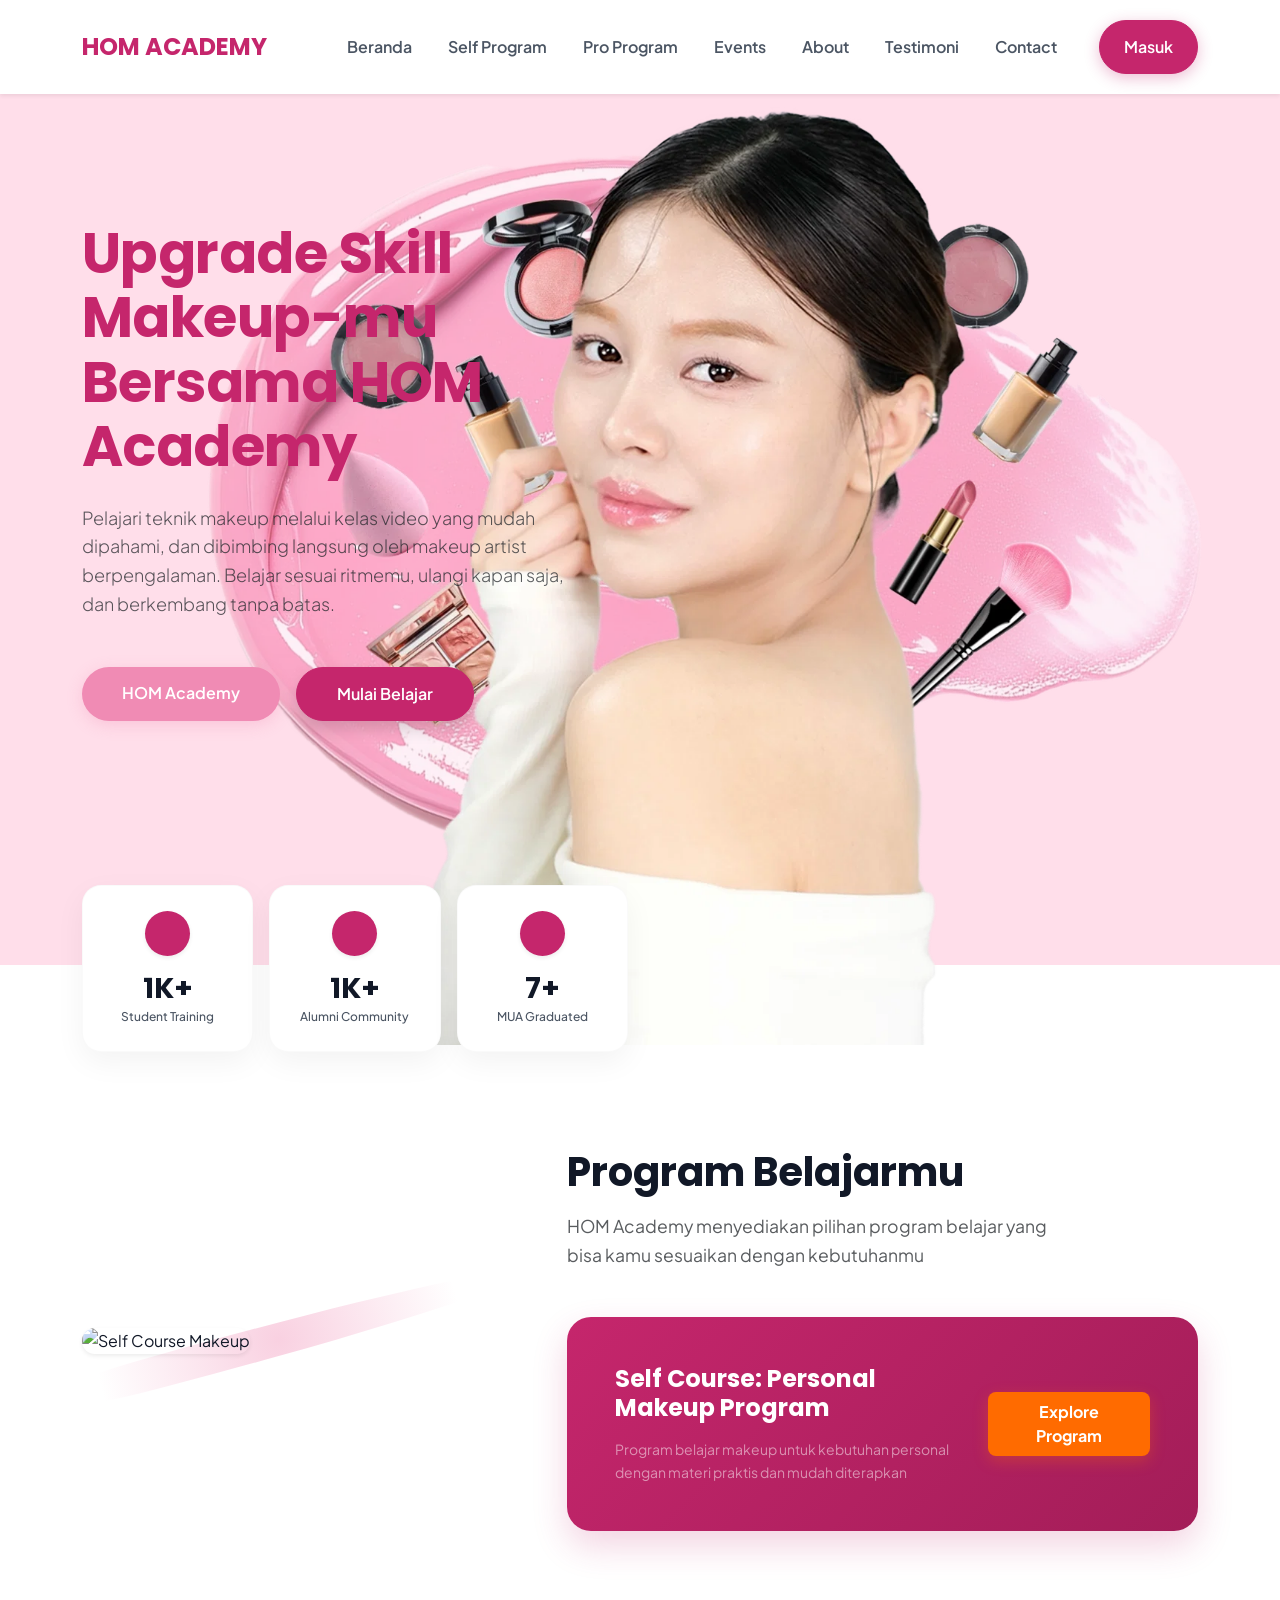
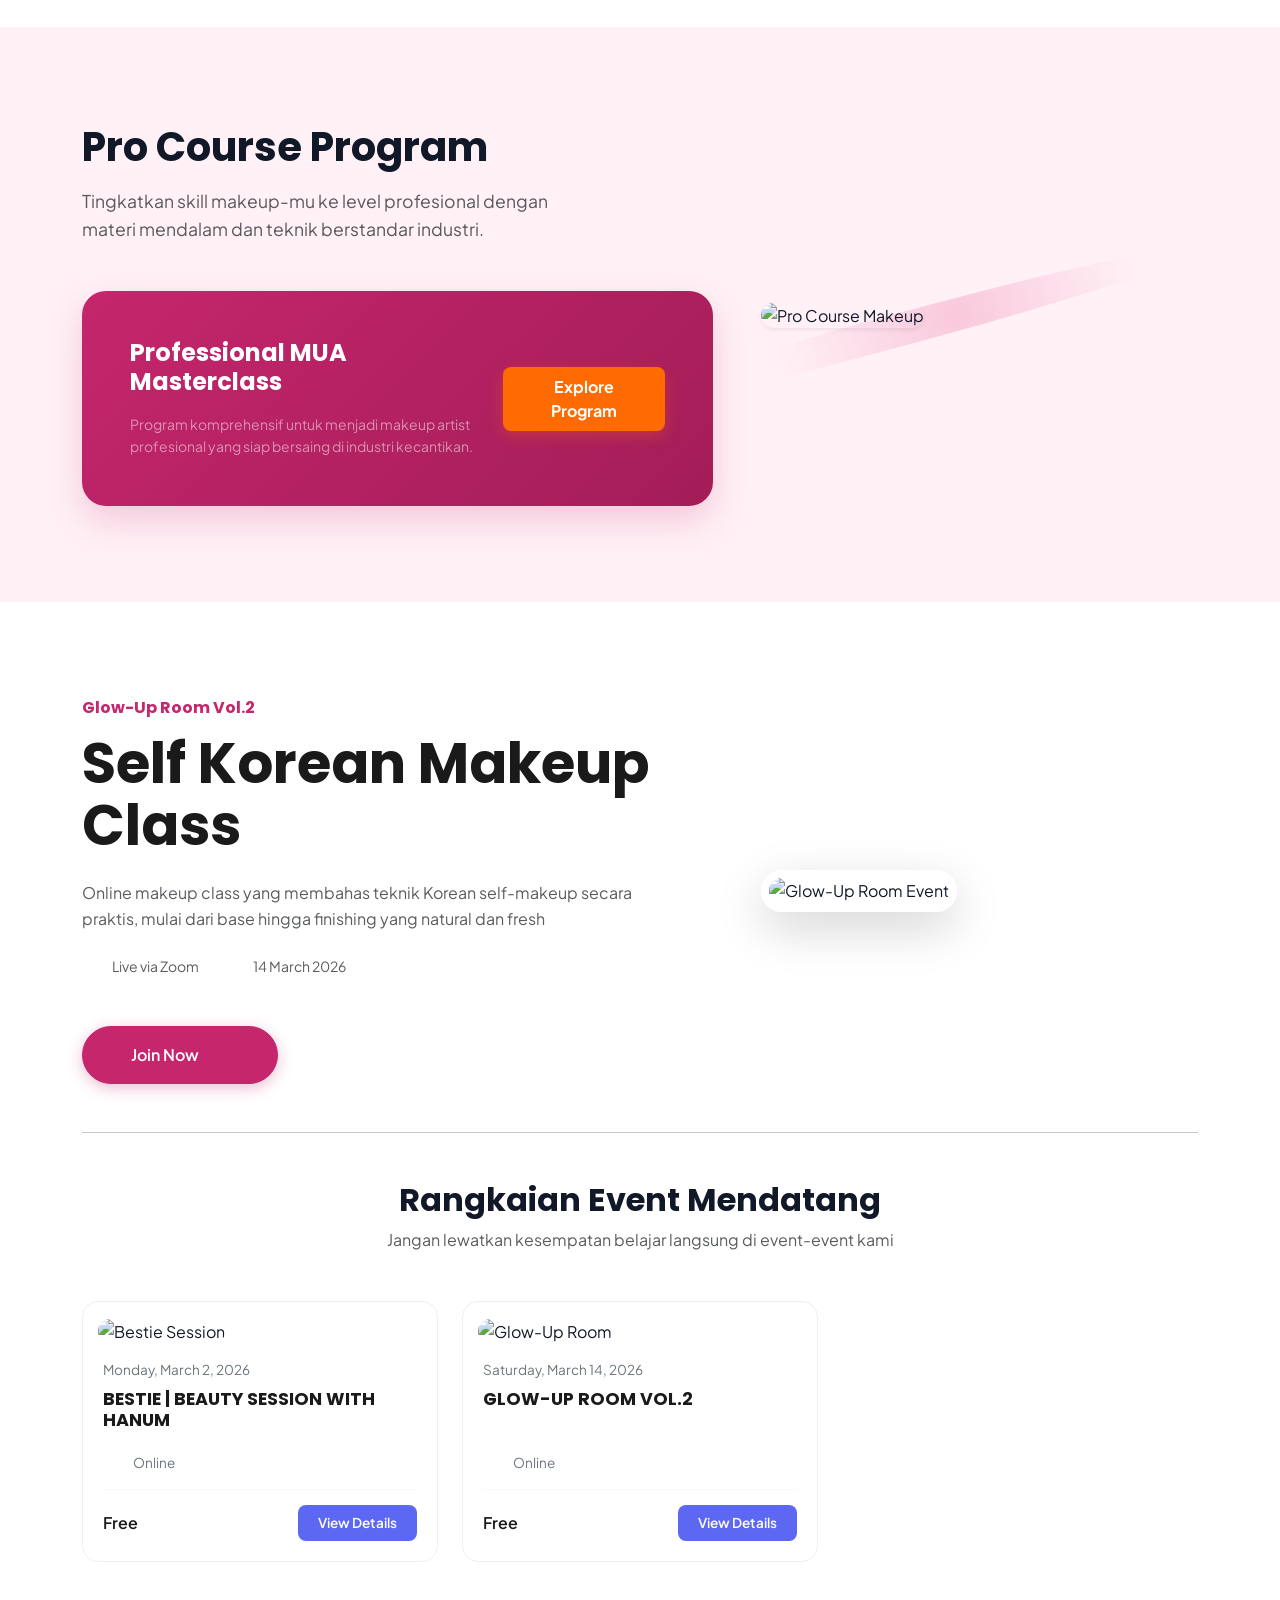
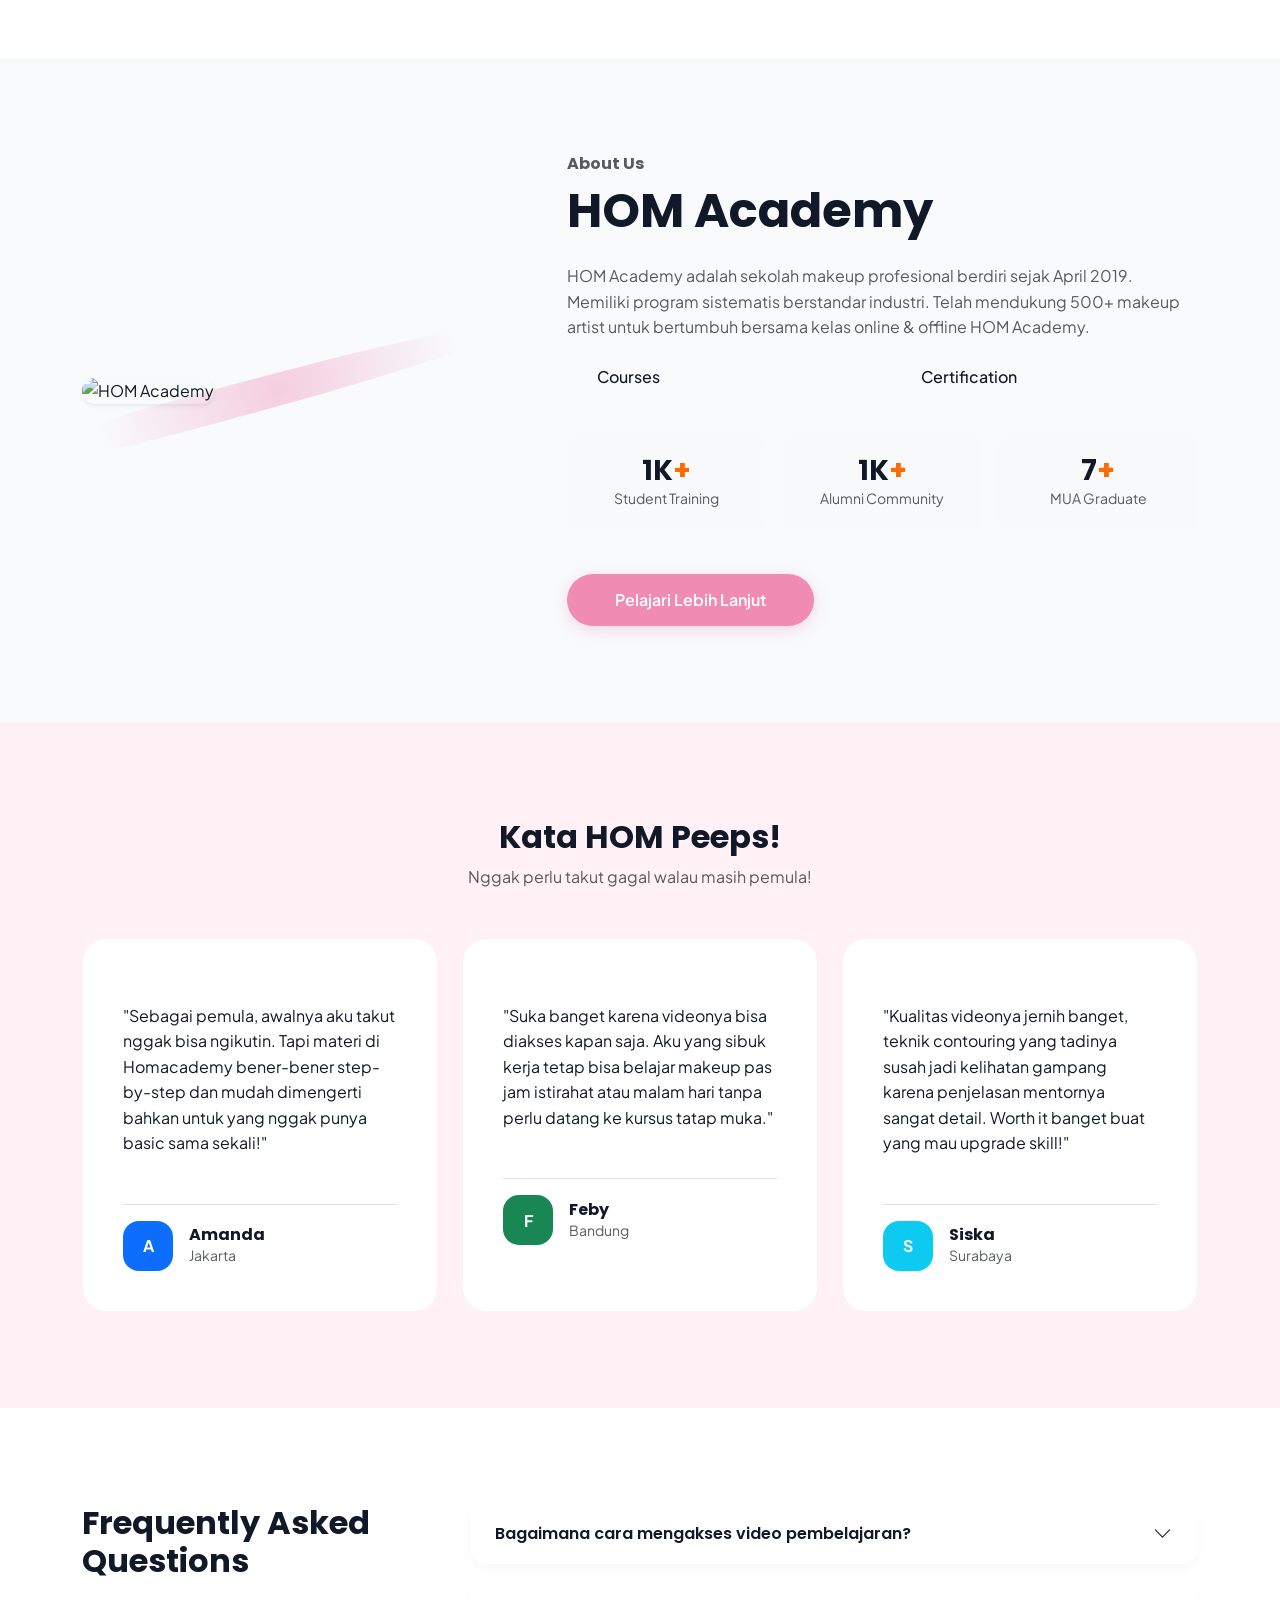
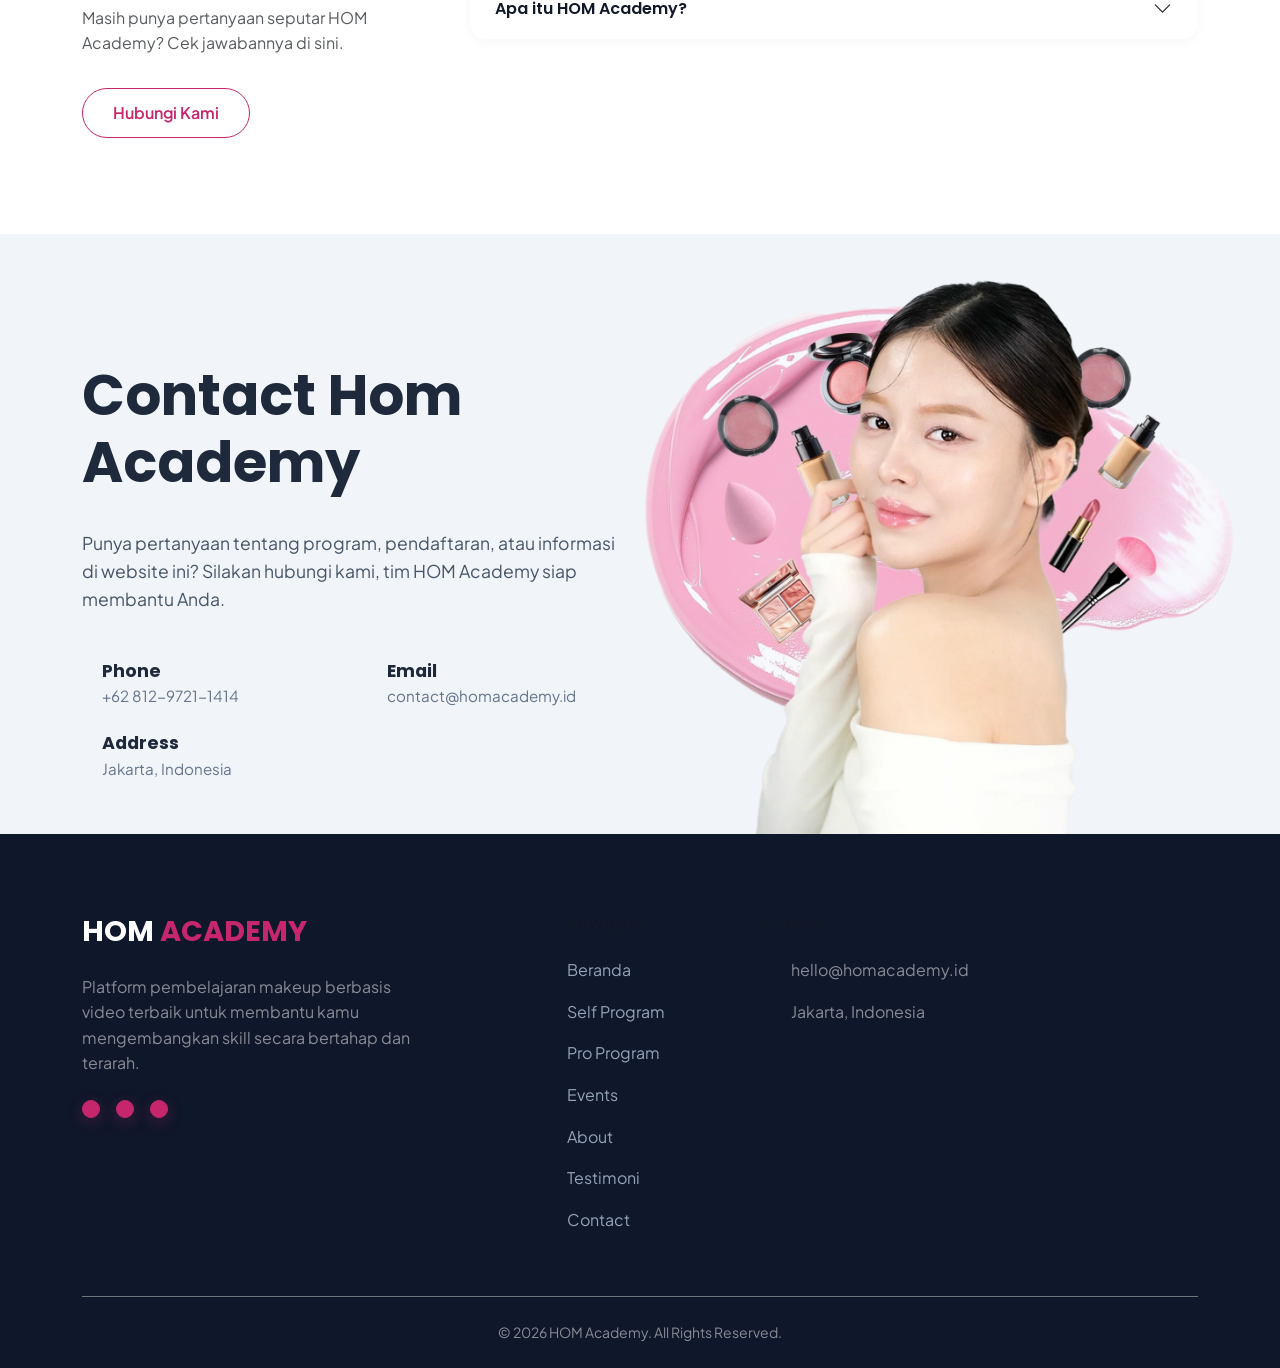
==== index.html @ ee0774b4 "Initial commit: Landing page project setup" ====
<!DOCTYPE html>
<html lang="id">
<head>
    <meta charset="UTF-8">
    <meta name="viewport" content="width=device-width, initial-scale=1.0">
    <title>HOM Academy - Professional Makeup Training</title>
    <!-- Google Fonts -->
    <link rel="preconnect" href="https://fonts.googleapis.com">
    <link rel="preconnect" href="https://fonts.gstatic.com" crossorigin>
    <link href="https://fonts.googleapis.com/css2?family=Plus+Jakarta+Sans:wght@400;500;600;700&family=Poppins:wght@400;500;600;700&display=swap" rel="stylesheet">
    <!-- Bootstrap 5 CSS -->
    <link href="https://cdn.jsdelivr.net/npm/bootstrap@5.3.0/dist/css/bootstrap.min.css" rel="stylesheet">
    <!-- Custom CSS -->
    <link rel="stylesheet" href="css/style.css">
    <!-- Lucide Icons -->
    <script src="https://unpkg.com/lucide@latest"></script>
    <style>
        /* Add necessary styles from other pages that might not be in style.css */
        .event-grid-card {
            background: #fff;
            border: 1px solid #f0f0f0;
            border-radius: 1rem;
            overflow: hidden;
            transition: all 0.3s ease;
            height: 100%;
        }
        .event-grid-card:hover {
            box-shadow: 0 10px 25px rgba(0,0,0,0.05);
        }
        .event-grid-img-wrapper { padding: 15px; }
        .event-grid-img { width: 100%; border-radius: 0.8rem; aspect-ratio: 16/9; object-fit: cover; }
        .event-grid-body { padding: 0 20px 20px; }
        .event-grid-date { font-size: 0.85rem; color: #6c757d; margin-bottom: 8px; }
        .event-grid-title { font-size: 1.1rem; font-weight: 700; color: #1a1a1a; margin-bottom: 15px; min-height: 3rem; }
        .event-grid-info { font-size: 0.85rem; color: #6c757d; margin-bottom: 15px; }
        .event-grid-footer { border-top: 1px solid #f8f9fa; padding-top: 15px; display: flex; justify-content: space-between; align-items: center; }
        .event-grid-price { font-weight: 600; color: #1a1a1a; }
        .btn-view-details { background-color: #5c67f2; color: #fff; font-size: 0.85rem; font-weight: 600; padding: 8px 20px; border-radius: 0.5rem; border: none; }
        
        /* Pro Course Section Customization */
        .bg-light-pink { background-color: #fff1f6 !important; }
        
        /* About Us styles */
        .stat-item-about {
            background-color: #fff1f6;
            padding: 25px;
            border-radius: 1.5rem;
            height: 100%;
            border: 1px solid rgba(197, 38, 108, 0.05);
        }
        .text-warning { color: #ff6b00 !important; }

        /* Contact Section styles */
        .contact-section {
            background-color: #f1f5f9;
            padding: 100px 0 0;
            position: relative;
            overflow: hidden;
            min-height: 600px;
            display: flex;
            align-items: center;
        }
        .contact-section h2 {
            font-size: 3.5rem;
            font-weight: 800;
            color: #1e293b;
            line-height: 1.2;
            margin-bottom: 2rem;
        }
        .contact-section p {
            font-size: 1.1rem;
            color: #475569;
            max-width: 550px;
            margin-bottom: 3rem;
            line-height: 1.6;
        }
        .contact-info-item {
            display: flex;
            align-items: center;
            gap: 20px;
            margin-bottom: 25px;
        }
        .contact-info-icon { color: var(--primary-color); }
        .contact-info-text h6 { font-size: 1.1rem; font-weight: 700; margin-bottom: 2px; color: #1e293b; }
        .contact-info-text p { font-size: 0.95rem; color: #64748b; margin-bottom: 0; }
        .contact-section-image-wrapper {
            position: absolute;
            bottom: 0;
            right: 0;
            width: 55%;
            height: 100%;
            display: flex;
            align-items: flex-end;
            justify-content: flex-end;
            z-index: 1;
            pointer-events: none;
        }
        .contact-section-image-wrapper img {
            height: 100%;
            width: auto;
            object-fit: contain;
            object-position: bottom right;
        }
        .contact-section .container { position: relative; z-index: 2; }

        @media (max-width: 991px) {
            .contact-section { padding: 60px 0; min-height: auto; text-align: center; }
            .contact-section h2 { font-size: 2.5rem; }
            .contact-section p { margin-left: auto; margin-right: auto; }
            .contact-info-item { justify-content: center; text-align: left; }
            .contact-section-image-wrapper { position: relative; width: 100%; height: 350px; margin-top: 50px; }
            .contact-section-image-wrapper img { height: 100%; width: 100%; object-position: bottom center; }
        }
    </style>
</head>
<body>

    <!-- Navbar -->
    <nav class="navbar navbar-expand-lg navbar-light bg-white sticky-top shadow-sm">
        <div class="container">
            <a class="navbar-brand fw-bold" href="#hero">HOM <span class="text-primary">ACADEMY</span></a>
            <button class="navbar-toggler border-0" type="button" data-bs-toggle="collapse" data-bs-target="#navbarNav">
                <span class="navbar-toggler-icon"></span>
            </button>
            <div class="collapse navbar-collapse" id="navbarNav">
                <ul class="navbar-nav ms-auto align-items-center">
                    <li class="nav-item"><a class="nav-link" href="#hero">Beranda</a></li>
                    <li class="nav-item"><a class="nav-link" href="#self-course">Self Program</a></li>
                    <li class="nav-item"><a class="nav-link" href="#pro-course">Pro Program</a></li>
                    <li class="nav-item"><a class="nav-link" href="#event">Events</a></li>
                    <li class="nav-item"><a class="nav-link" href="#about">About</a></li>
                    <li class="nav-item"><a class="nav-link" href="#testimonials">Testimoni</a></li>
                    <li class="nav-item"><a class="nav-link" href="#contact">Contact</a></li>
                    <li class="nav-item ms-lg-4">
                        <a href="#" class="btn btn-primary rounded-pill px-4">Masuk</a>
                    </li>
                </ul>
            </div>
        </div>
    </nav>

    <!-- 1. Hero Section (from homepage) -->
    <section id="hero" class="hero-section">
        <div class="container">
            <div class="row align-items-center">
                <div class="col-lg-6 py-5 mb-lg-5">
                    <h1 class="fw-bold mb-4">Upgrade Skill Makeup-mu Bersama HOM Academy</h1>
                    <p class="lead text-muted mb-5">Pelajari teknik makeup melalui kelas video yang mudah dipahami, dan dibimbing langsung oleh makeup artist berpengalaman. Belajar sesuai ritmemu, ulangi kapan saja, dan berkembang tanpa batas.</p>
                    <div class="d-flex flex-wrap gap-3 mb-5">
                        <a href="#" class="btn btn-secondary-custom rounded-pill">HOM Academy</a>
                        <a href="#programs" class="btn btn-primary rounded-pill shadow">Mulai Belajar</a>
                    </div>
                </div>
            </div>
        </div>
        <div class="hero-image-wrapper">
            <img src="images/hero-1.png" alt="Makeup Model" class="img-fluid">
        </div>
    </section>

    <!-- Stats Section (Hanging Cards) -->
    <section class="stats-container">
        <div class="container">
            <div class="row">
                <div class="col-lg-6">
                    <div class="row g-3">
                        <div class="col-4">
                            <div class="stat-card">
                                <div class="icon-circle shadow-sm">
                                    <i data-lucide="users"></i>
                                </div>
                                <h2 class="fw-bold">1K+</h2>
                                <p>Student Training</p>
                            </div>
                        </div>
                        <div class="col-4">
                            <div class="stat-card">
                                <div class="icon-circle shadow-sm">
                                    <i data-lucide="users-2"></i>
                                </div>
                                <h2 class="fw-bold">1K+</h2>
                                <p>Alumni Community</p>
                            </div>
                        </div>
                        <div class="col-4">
                            <div class="stat-card">
                                <div class="icon-circle shadow-sm">
                                    <i data-lucide="graduation-cap"></i>
                                </div>
                                <h2 class="fw-bold">7+</h2>
                                <p>MUA Graduated</p>
                            </div>
                        </div>
                    </div>
                </div>
            </div>
        </div>
    </section>

    <!-- 2. Self Course Program (from homepage) -->
    <section id="self-course" class="py-5 bg-white">
        <div class="container py-lg-5">
            <div class="row align-items-center g-5">
                <div class="col-lg-5">
                    <div class="program-image-wrapper position-relative">
                        <div class="makeup-swatch"></div>
                        <img src="https://images.unsplash.com/photo-1512496015851-a90fb38ba796?ixlib=rb-4.0.3&auto=format&fit=crop&w=800&q=80" alt="Self Course Makeup" class="img-fluid rounded-4 position-relative z-2 shadow-sm">
                    </div>
                </div>
                <div class="col-lg-7">
                    <h2 class="fw-bold mb-3 display-6">Program Belajarmu</h2>
                    <p class="text-muted mb-5 lead-small">HOM Academy menyediakan pilihan program belajar yang bisa kamu sesuaikan dengan kebutuhanmu</p>
                    <div class="program-card-horizontal p-4 p-md-5">
                        <div class="row align-items-center">
                            <div class="col-md-8">
                                <h4 class="text-white fw-bold mb-3">Self Course: Personal Makeup Program</h4>
                                <p class="text-white-50 mb-0 small">Program belajar makeup untuk kebutuhan personal dengan materi praktis dan mudah diterapkan</p>
                            </div>
                            <div class="col-md-4 text-md-end mt-4 mt-md-0">
                                <a href="self-program.html" class="btn btn-explore rounded-3 px-4 py-2">Explore Program</a>
                            </div>
                        </div>
                    </div>
                </div>
            </div>
        </div>
    </section>

    <!-- 3. Pro Course Program (Modified: Pink BG, Text Left, Image Right) -->
    <section id="pro-course" class="py-5 bg-light-pink">
        <div class="container py-lg-5">
            <div class="row align-items-center g-5">
                <div class="col-lg-7">
                    <h2 class="fw-bold mb-3 display-6">Pro Course Program</h2>
                    <p class="text-muted mb-5 lead-small">Tingkatkan skill makeup-mu ke level profesional dengan materi mendalam dan teknik berstandar industri.</p>
                    <div class="program-card-horizontal p-4 p-md-5">
                        <div class="row align-items-center">
                            <div class="col-md-8">
                                <h4 class="text-white fw-bold mb-3">Professional MUA Masterclass</h4>
                                <p class="text-white-50 mb-0 small">Program komprehensif untuk menjadi makeup artist profesional yang siap bersaing di industri kecantikan.</p>
                            </div>
                            <div class="col-md-4 text-md-end mt-4 mt-md-0">
                                <a href="#" class="btn btn-explore rounded-3 px-4 py-2">Explore Program</a>
                            </div>
                        </div>
                    </div>
                </div>
                <div class="col-lg-5">
                    <div class="program-image-wrapper position-relative">
                        <div class="makeup-swatch"></div>
                        <img src="https://images.unsplash.com/photo-1522335789203-aabd1fc54bc9?ixlib=rb-4.0.3&auto=format&fit=crop&w=800&q=80" alt="Pro Course Makeup" class="img-fluid rounded-4 position-relative z-2 shadow-sm">
                    </div>
                </div>
            </div>
        </div>
    </section>

    <!-- 4. Events Section (from homepage + All Events grid from events page) -->
    <section id="event" class="py-5 bg-white">
        <div class="container py-lg-5">
            <!-- Part A: Featured Event (from index) -->
            <div class="row align-items-center g-5 mb-5">
                <div class="col-lg-7 order-2 order-lg-1">
                    <h6 class="text-primary fw-bold mb-3">Glow-Up Room Vol.2</h6>
                    <h2 class="display-4 fw-bold mb-4">Self Korean Makeup Class</h2>
                    <p class="text-muted mb-4 pe-lg-5">Online makeup class yang membahas teknik Korean self-makeup secara praktis, mulai dari base hingga finishing yang natural dan fresh</p>
                    
                    <div class="d-flex flex-wrap gap-4 mb-5 text-muted small">
                        <div class="d-flex align-items-center gap-2">
                            <i data-lucide="map-pin" class="text-primary" size="18"></i>
                            <span>Live via Zoom</span>
                        </div>
                        <div class="d-flex align-items-center gap-2">
                            <i data-lucide="calendar" class="text-primary" size="18"></i>
                            <span>14 March 2026</span>
                        </div>
                    </div>
                    <a href="#" class="btn btn-primary rounded-pill px-5 py-3 d-inline-flex align-items-center gap-2">
                        Join Now <i data-lucide="arrow-right" size="20"></i>
                    </a>
                </div>
                <div class="col-lg-5 order-1 order-lg-2">
                    <div class="event-poster-wrapper">
                        <img src="https://images.unsplash.com/photo-1487412720507-e7ab37603c6f?ixlib=rb-4.0.3&auto=format&fit=crop&w=1200&q=80" alt="Glow-Up Room Event" class="img-fluid rounded-5 shadow-lg poster-img">
                    </div>
                </div>
            </div>

            <hr class="my-5 opacity-10">

            <!-- Part B: Event Grid (from events page) -->
            <div class="text-center mb-5">
                <h2 class="fw-bold">Rangkaian Event Mendatang</h2>
                <p class="text-muted">Jangan lewatkan kesempatan belajar langsung di event-event kami</p>
            </div>
            <div class="row g-4">
                <div class="col-md-6 col-lg-4">
                    <div class="event-grid-card">
                        <div class="event-grid-img-wrapper">
                            <img src="https://images.unsplash.com/photo-1522335789203-aabd1fc54bc9?ixlib=rb-4.0.3&auto=format&fit=crop&w=800&q=80" alt="Bestie Session" class="event-grid-img">
                        </div>
                        <div class="event-grid-body">
                            <p class="event-grid-date">Monday, March 2, 2026</p>
                            <h5 class="event-grid-title">BESTIE | BEAUTY SESSION WITH HANUM</h5>
                            <div class="event-grid-info d-flex align-items-center gap-2">
                                <i data-lucide="monitor" size="16"></i>
                                <span>Online</span>
                            </div>
                            <div class="event-grid-footer">
                                <span class="event-grid-price">Free</span>
                                <a href="#" class="btn btn-view-details">View Details</a>
                            </div>
                        </div>
                    </div>
                </div>
                <div class="col-md-6 col-lg-4">
                    <div class="event-grid-card">
                        <div class="event-grid-img-wrapper">
                            <img src="https://images.unsplash.com/photo-1487412720507-e7ab37603c6f?ixlib=rb-4.0.3&auto=format&fit=crop&w=800&q=80" alt="Glow-Up Room" class="event-grid-img">
                        </div>
                        <div class="event-grid-body">
                            <p class="event-grid-date">Saturday, March 14, 2026</p>
                            <h5 class="event-grid-title">GLOW-UP ROOM VOL.2</h5>
                            <div class="event-grid-info d-flex align-items-center gap-2">
                                <i data-lucide="monitor" size="16"></i>
                                <span>Online</span>
                            </div>
                            <div class="event-grid-footer">
                                <span class="event-grid-price">Free</span>
                                <a href="#" class="btn btn-view-details">View Details</a>
                            </div>
                        </div>
                    </div>
                </div>
            </div>
        </div>
    </section>

    <!-- 5. About Us Section (from about page) -->
    <section id="about" class="py-5 bg-light-soft overflow-hidden">
        <div class="container py-lg-5">
            <div class="row align-items-center g-5">
                <div class="col-lg-5">
                    <div class="program-image-wrapper position-relative">
                        <div class="makeup-swatch"></div>
                        <img src="https://images.unsplash.com/photo-1512496015851-a90fb38ba796?ixlib=rb-4.0.3&auto=format&fit=crop&w=800&q=80" alt="HOM Academy" class="img-fluid rounded-4 position-relative z-2 shadow-sm">
                    </div>
                </div>
                <div class="col-lg-7">
                    <h6 class="text-muted fw-bold mb-2">About Us</h6>
                    <h2 class="display-5 fw-bold mb-4">HOM Academy</h2>
                    <p class="text-muted mb-4">HOM Academy adalah sekolah makeup profesional berdiri sejak April 2019. Memiliki program sistematis berstandar industri. Telah mendukung 500+ makeup artist untuk bertumbuh bersama kelas online & offline HOM Academy.</p>
                    <div class="row g-3 mb-5">
                        <div class="col-6">
                            <div class="d-flex align-items-center gap-2">
                                <i data-lucide="check-circle" class="text-warning" size="20"></i>
                                <span class="fw-medium">Courses</span>
                            </div>
                        </div>
                        <div class="col-6">
                            <div class="d-flex align-items-center gap-2">
                                <i data-lucide="check-circle" class="text-warning" size="20"></i>
                                <span class="fw-medium">Certification</span>
                            </div>
                        </div>
                    </div>
                    <div class="row g-3 mb-5">
                        <div class="col-4">
                            <div class="bg-light p-3 rounded-3 text-center">
                                <h3 class="fw-bold mb-0">1K<span class="text-warning">+</span></h3>
                                <p class="small text-muted mb-0">Student Training</p>
                            </div>
                        </div>
                        <div class="col-4">
                            <div class="bg-light p-3 rounded-3 text-center">
                                <h3 class="fw-bold mb-0">1K<span class="text-warning">+</span></h3>
                                <p class="small text-muted mb-0">Alumni Community</p>
                            </div>
                        </div>
                        <div class="col-4">
                            <div class="bg-light p-3 rounded-3 text-center">
                                <h3 class="fw-bold mb-0">7<span class="text-warning">+</span></h3>
                                <p class="small text-muted mb-0">MUA Graduate</p>
                            </div>
                        </div>
                    </div>
                    <div class="d-flex flex-wrap gap-3">
                        <a href="about.html" class="btn btn-secondary-custom rounded-pill px-5">Pelajari Lebih Lanjut</a>
                    </div>
                </div>
            </div>
        </div>
    </section>

    <!-- 6. Testimonial Section (from homepage) -->
    <section id="testimonials" class="py-5 bg-primary-subtle">
        <div class="container py-lg-5">
            <div class="text-center mb-5">
                <h2 class="fw-bold">Kata HOM Peeps!</h2>
                <p class="text-muted">Nggak perlu takut gagal walau masih pemula!</p>
            </div>
            <div class="row g-4">
                <div class="col-md-4">
                    <div class="testimonial-card h-100">
                        <div class="mb-4 text-warning">
                            <i data-lucide="star" fill="currentColor"></i><i data-lucide="star" fill="currentColor"></i><i data-lucide="star" fill="currentColor"></i><i data-lucide="star" fill="currentColor"></i><i data-lucide="star" fill="currentColor"></i>
                        </div>
                        <p class="mb-5 italic">"Sebagai pemula, awalnya aku takut nggak bisa ngikutin. Tapi materi di Homacademy bener-bener step-by-step dan mudah dimengerti bahkan untuk yang nggak punya basic sama sekali!"</p>
                        <div class="d-flex align-items-center gap-3 pt-3 border-top">
                            <div class="avatar bg-primary text-white d-flex align-items-center justify-content-center">A</div>
                            <div>
                                <h6 class="mb-0 fw-bold">Amanda</h6>
                                <p class="small text-muted mb-0">Jakarta</p>
                            </div>
                        </div>
                    </div>
                </div>
                <div class="col-md-4">
                    <div class="testimonial-card h-100">
                        <div class="mb-4 text-warning">
                            <i data-lucide="star" fill="currentColor"></i><i data-lucide="star" fill="currentColor"></i><i data-lucide="star" fill="currentColor"></i><i data-lucide="star" fill="currentColor"></i><i data-lucide="star" fill="currentColor"></i>
                        </div>
                        <p class="mb-5">"Suka banget karena videonya bisa diakses kapan saja. Aku yang sibuk kerja tetap bisa belajar makeup pas jam istirahat atau malam hari tanpa perlu datang ke kursus tatap muka."</p>
                        <div class="d-flex align-items-center gap-3 pt-3 border-top">
                            <div class="avatar bg-success text-white d-flex align-items-center justify-content-center">F</div>
                            <div>
                                <h6 class="mb-0 fw-bold">Feby</h6>
                                <p class="small text-muted mb-0">Bandung</p>
                            </div>
                        </div>
                    </div>
                </div>
                <div class="col-md-4">
                    <div class="testimonial-card h-100">
                        <div class="mb-4 text-warning">
                            <i data-lucide="star" fill="currentColor"></i><i data-lucide="star" fill="currentColor"></i><i data-lucide="star" fill="currentColor"></i><i data-lucide="star" fill="currentColor"></i><i data-lucide="star" fill="currentColor"></i>
                        </div>
                        <p class="mb-5">"Kualitas videonya jernih banget, teknik contouring yang tadinya susah jadi kelihatan gampang karena penjelasan mentornya sangat detail. Worth it banget buat yang mau upgrade skill!"</p>
                        <div class="d-flex align-items-center gap-3 pt-3 border-top">
                            <div class="avatar bg-info text-white d-flex align-items-center justify-content-center">S</div>
                            <div>
                                <h6 class="mb-0 fw-bold">Siska</h6>
                                <p class="small text-muted mb-0">Surabaya</p>
                            </div>
                        </div>
                    </div>
                </div>
            </div>
        </div>
    </section>

    <!-- 7. FAQ Section (from homepage) -->
    <section id="faq" class="py-5 bg-white">
        <div class="container py-lg-5">
            <div class="row g-5">
                <div class="col-lg-4">
                    <h2 class="fw-bold mb-4">Frequently Asked Questions</h2>
                    <p class="text-muted">Masih punya pertanyaan seputar HOM Academy? Cek jawabannya di sini.</p>
                    <a href="#" class="btn btn-outline-primary rounded-pill mt-3">Hubungi Kami</a>
                </div>
                <div class="col-lg-8">
                    <div class="accordion" id="faqAccordion">
                        <div class="accordion-item">
                            <h2 class="accordion-header">
                                <button class="accordion-button collapsed" type="button" data-bs-toggle="collapse" data-bs-target="#faq1">
                                    Bagaimana cara mengakses video pembelajaran?
                                </button>
                            </h2>
                            <div id="faq1" class="accordion-collapse collapse" data-bs-parent="#faqAccordion">
                                <div class="accordion-body text-muted">
                                    Hom Peeps harus login dulu untuk bisa mengakses video melalui dashboard member di website kami. Setelah login, semua video yang kamu beli akan tersedia selamanya.
                                </div>
                            </div>
                        </div>
                        <div class="accordion-item">
                            <h2 class="accordion-header">
                                <button class="accordion-button collapsed" type="button" data-bs-toggle="collapse" data-bs-target="#faq2">
                                    Apa itu HOM Academy?
                                </button>
                            </h2>
                            <div id="faq2" class="accordion-collapse collapse" data-bs-parent="#faqAccordion">
                                <div class="accordion-body text-muted">
                                    HOM Academy adalah platform pembelajaran makeup berbasis video yang dirancang untuk membantu kamu mengembangkan skill secara bertahap dan terarah, dibimbing oleh MUA profesional.
                                </div>
                            </div>
                        </div>
                    </div>
                </div>
            </div>
        </div>
    </section>

    <!-- 8. Contact Us Section (from contact page) -->
    <section id="contact" class="contact-section">
        <div class="container">
            <div class="row">
                <div class="col-lg-6">
                    <h2 class="fw-bold">Contact Hom Academy</h2>
                    <p>Punya pertanyaan tentang program, pendaftaran, atau informasi di website ini? Silakan hubungi kami, tim HOM Academy siap membantu Anda.</p>
                    
                    <div class="row mt-5">
                        <div class="col-md-6">
                            <div class="contact-info-item">
                                <div class="contact-info-icon">
                                    <i data-lucide="phone" size="28"></i>
                                </div>
                                <div class="contact-info-text">
                                    <h6>Phone</h6>
                                    <p>+62 812-9721-1414</p>
                                </div>
                            </div>
                            <div class="contact-info-item">
                                <div class="contact-info-icon">
                                    <i data-lucide="map-pin" size="28"></i>
                                </div>
                                <div class="contact-info-text">
                                    <h6>Address</h6>
                                    <p>Jakarta, Indonesia</p>
                                </div>
                            </div>
                        </div>
                        <div class="col-md-6">
                            <div class="contact-info-item">
                                <div class="contact-info-icon">
                                    <i data-lucide="mail" size="28"></i>
                                </div>
                                <div class="contact-info-text">
                                    <h6>Email</h6>
                                    <p>contact@homacademy.id</p>
                                </div>
                            </div>
                        </div>
                    </div>
                </div>
            </div>
        </div>
        <div class="contact-section-image-wrapper">
            <img src="images/hero-1.png" alt="Makeup Model" class="img-fluid">
        </div>
    </section>

    <!-- Footer -->
    <footer class="text-white">
        <div class="container">
            <div class="row g-5 pb-5">
                <div class="col-lg-4">
                    <h2 class="footer-logo fw-bold">HOM <span class="text-primary">ACADEMY</span></h2>
                    <p class="text-white-50 mb-4">Platform pembelajaran makeup berbasis video terbaik untuk membantu kamu mengembangkan skill secara bertahap dan terarah.</p>
                    <div class="d-flex gap-3">
                        <a href="#" class="btn btn-primary btn-sm rounded-circle p-2"><i data-lucide="instagram" size="18"></i></a>
                        <a href="#" class="btn btn-primary btn-sm rounded-circle p-2"><i data-lucide="facebook" size="18"></i></a>
                        <a href="#" class="btn btn-primary btn-sm rounded-circle p-2"><i data-lucide="youtube" size="18"></i></a>
                    </div>
                </div>
                <div class="col-lg-2 offset-lg-1">
                    <h6 class="fw-bold mb-4">Navigasi</h6>
                    <ul class="list-unstyled">
                        <li class="mb-3"><a href="#hero" class="footer-link">Beranda</a></li>
                        <li class="mb-3"><a href="#self-course" class="footer-link">Self Program</a></li>
                        <li class="mb-3"><a href="#pro-course" class="footer-link">Pro Program</a></li>
                        <li class="mb-3"><a href="#event" class="footer-link">Events</a></li>
                        <li class="mb-3"><a href="#about" class="footer-link">About</a></li>
                        <li class="mb-3"><a href="#testimonials" class="footer-link">Testimoni</a></li>
                        <li class="mb-3"><a href="#contact" class="footer-link">Contact</a></li>
                    </ul>
                </div>
                <div class="col-lg-3">
                    <h6 class="fw-bold mb-4">Kontak</h6>
                    <ul class="list-unstyled text-white-50">
                        <li class="mb-3 d-flex align-items-center gap-2"><i data-lucide="mail" size="16"></i> hello@homacademy.id</li>
                        <li class="mb-3 d-flex align-items-center gap-2"><i data-lucide="map-pin" size="16"></i> Jakarta, Indonesia</li>
                    </ul>
                </div>
            </div>
            <div class="border-top border-secondary py-4 text-center text-white-50">
                <p class="small mb-0">&copy; 2026 HOM Academy. All Rights Reserved.</p>
            </div>
        </div>
    </footer>

    <!-- Bootstrap 5 JS & jQuery -->
    <script src="https://code.jquery.com/jquery-3.6.0.min.js"></script>
    <script src="https://cdn.jsdelivr.net/npm/bootstrap@5.3.0/dist/js/bootstrap.bundle.min.js"></script>
    <script>
        $(document).ready(function() {
            lucide.createIcons();
        });
    </script>
</body>
</html>
---- css/style.css ----
:root {
    --primary-color: #C5266C; 
    --primary-hover: #a31d58;
    --secondary-color: #F08BB4; /* New secondary color */
    --hero-bg: #FFDEEA; /* Specific hero background */
    --accent-color: #fbbf24;
    --dark-color: #111827;
    --muted-color: #4b5563;
    --light-color: #ffffff;
    --font-heading: 'Poppins', sans-serif;
    --font-body: 'Plus Jakarta Sans', sans-serif;
}

html {
    scroll-behavior: smooth;
    scroll-padding-top: 80px; /* Offset for sticky navbar */
}

body {
    font-family: var(--font-body);
    color: var(--dark-color);
    background-color: var(--light-color);
    line-height: 1.6;
}

h1, h2, h3, h4, h5, h6 {
    font-family: var(--font-heading);
    font-weight: 700;
    color: var(--dark-color);
}

/* Custom Utilities */
.text-primary {
    color: var(--primary-color) !important;
}

.bg-primary-subtle {
    background-color: #fff1f6 !important; /* Very soft pink instead of peach */
}

.bg-secondary-custom {
    background-color: var(--secondary-color) !important;
}

.text-white-on-primary {
    color: #ffffff !important;
}

.text-dark-on-secondary {
    color: var(--dark-color) !important;
}

.bg-accent-subtle {
    background-color: #fef3c7 !important;
}

/* Buttons */
.btn-primary {
    background-color: var(--primary-color);
    border-color: var(--primary-color);
    padding: 14px 40px;
    font-weight: 600;
    border-radius: 2rem !important;
    transition: all 0.3s ease;
    box-shadow: 0 4px 15px rgba(197, 38, 108, 0.3);
}

.btn-primary:hover {
    background-color: var(--primary-hover);
    border-color: var(--primary-hover);
    transform: translateY(-2px);
    box-shadow: 0 8px 20px rgba(197, 38, 108, 0.4);
    color: #fff;
}

.btn-secondary-custom {
    background-color: var(--secondary-color);
    color: #fff;
    padding: 14px 40px;
    font-weight: 600;
    border-radius: 2rem !important;
    border: none;
    transition: all 0.3s ease;
    box-shadow: 0 4px 15px rgba(240, 139, 180, 0.3);
}

.btn-secondary-custom:hover {
    background-color: #e07aa4;
    color: #fff;
    transform: translateY(-2px);
    box-shadow: 0 4px 12px rgba(240, 139, 180, 0.3);
}

.btn-primary:hover {
    background-color: var(--primary-hover);
    border-color: var(--primary-hover);
    transform: translateY(-2px);
    box-shadow: 0 4px 12px rgba(241, 90, 43, 0.3);
}

.btn-outline-primary {
    color: var(--primary-color);
    border-color: var(--primary-color);
    padding: 12px 30px;
    font-weight: 600;
}

.btn-outline-primary:hover {
    background-color: var(--primary-color);
    border-color: var(--primary-color);
    color: #fff;
    transform: translateY(-2px);
}

/* Navbar */
.navbar {
    padding: 20px 0;
    transition: all 0.3s ease;
}

.navbar-brand {
    font-family: var(--font-heading);
    font-size: 1.5rem;
    color: var(--primary-color) !important;
}

.nav-link {
    font-weight: 600;
    color: var(--muted-color) !important;
    margin: 0 10px;
}

.nav-link:hover {
    color: var(--primary-color) !important;
}

/* Hero Section */
.hero-section {
    padding: 80px 0 100px; /* Added 100px bottom padding for text spacing */
    background: var(--hero-bg);
    overflow: visible; 
    position: relative;
    min-height: 600px;
    display: flex;
    align-items: center;
}

.hero-section h1 {
    font-size: 3.5rem; /* Adjusted from 4.25rem to fit in 2 lines */
    line-height: 1.15;
    color: var(--primary-color);
    position: relative;
    z-index: 11;
    letter-spacing: -0.01em;
}

.hero-section .lead {
    font-size: 1.125rem;
    line-height: 1.6;
    max-width: 90%;
    position: relative;
    z-index: 11;
}

.hero-section .d-flex {
    position: relative;
    z-index: 11;
}

.hero-image-wrapper {
    position: absolute;
    bottom: -80px; /* Shift down to align with bottom of cards */
    right: 0;
    width: 60%;
    height: 110%; /* Slightly taller to accommodate the shift */
    display: flex;
    align-items: flex-end;
    justify-content: flex-end;
    z-index: 5; /* Lower than cards (10) but above background */
    pointer-events: none;
}

.hero-image-wrapper img {
    height: 100%;
    width: auto;
    max-width: none;
    object-fit: contain;
    object-position: bottom right;
    display: block !important;
    opacity: 1 !important;
}

/* Stats Section (Hanging Cards) */
.stats-container {
    margin-top: -80px; /* Pull the cards up slightly to hang over the hero */
    position: relative;
    z-index: 10;
}

.stat-card {
    background: #fff;
    border-radius: 1.2rem;
    padding: 25px 10px;
    text-align: center;
    box-shadow: 0 10px 30px rgba(0,0,0,0.05);
    height: 100%;
    transition: transform 0.3s ease;
    border: 1px solid rgba(0,0,0,0.02);
}

.stat-card:hover {
    transform: translateY(-5px);
}

.stat-card .icon-circle {
    width: 45px;
    height: 45px;
    background-color: var(--primary-color);
    color: #fff;
    border-radius: 50%;
    display: flex;
    align-items: center;
    justify-content: center;
    margin: 0 auto 15px;
}

.stat-card .icon-circle [data-lucide] {
    width: 20px;
    height: 20px;
}

.stat-card h2 {
    font-size: 1.8rem;
    margin-bottom: 2px;
    color: var(--dark-color);
}

.stat-card p {
    font-weight: 500;
    color: var(--muted-color);
    margin-bottom: 0;
    font-size: 0.75rem;
    white-space: nowrap;
}

/* Programs Section Refined */
.makeup-swatch {
    position: absolute;
    top: -10%;
    left: -15%;
    width: 120%;
    height: 120%;
    background: radial-gradient(circle, rgba(240, 139, 180, 0.4) 0%, rgba(255, 222, 234, 0) 70%);
    z-index: 1;
    transform: rotate(-15deg);
    border-radius: 40% 60% 70% 30% / 40% 50% 60% 50%; /* Organic shape */
}

.program-card-horizontal {
    background: linear-gradient(135deg, #C5266C 0%, #a31d58 100%);
    border-radius: 1.5rem;
    box-shadow: 0 15px 35px rgba(197, 38, 108, 0.2);
}

.btn-explore {
    background-color: #ff6b00; /* Vibrant orange */
    color: #fff;
    font-weight: 700;
    border: none;
    transition: all 0.3s ease;
    box-shadow: 0 5px 15px rgba(255, 107, 0, 0.3);
}

.btn-explore:hover {
    background-color: #e66000;
    color: #fff;
    transform: scale(1.05);
}

.lead-small {
    font-size: 1.1rem;
    max-width: 500px;
}

/* Event Section */
.bg-light-soft {
    background-color: #f8fafc;
}

.poster-img {
    border: 8px solid #fff;
    transition: transform 0.5s ease;
}

.event-poster-wrapper:hover .poster-img {
    transform: scale(1.02);
}

/* Course Card Styles */
.course-card {
    transition: all 0.3s ease;
    border: 1px solid rgba(0,0,0,0.05) !important;
}

.course-card:hover {
    transform: translateY(-10px);
    box-shadow: 0 15px 40px rgba(197, 38, 108, 0.15) !important;
}

.course-card .card-img-top {
    transition: transform 0.5s ease;
}

.course-card:hover .card-img-top {
    transform: scale(1.05);
}

.course-card .btn-primary {
    padding: 10px 25px;
    font-size: 0.875rem;
}

.course-card .badge {
    font-weight: 600;
    letter-spacing: 0.5px;
    z-index: 2;
}

/* Curriculum Section New Design */
.curriculum-image-container {
    padding: 20px 0;
}

.model-image-wrapper {
    position: relative;
    z-index: 2;
    border-radius: 20px;
    overflow: hidden;
}

.curriculum-checklist li {
    line-height: 1.4;
    align-items: flex-start !important;
}

.curriculum-checklist span {
    font-size: 1rem;
    color: var(--dark-color);
    font-weight: 500;
}

.check-icon-wrapper i {
    flex-shrink: 0;
}

.magenta-check {
    fill: var(--primary-color) !important;
    color: #fff !important;
    width: 20px;
    height: 20px;
}

.display-4 {
    line-height: 1.1;
    color: #1a1a1a;
}

/* Lucide Icons Refinement */
.testimonial-card {
    border-radius: 1.5rem;
    border: 1px solid #f1f5f9;
    padding: 40px;
    background: #fff;
}

.avatar {
    width: 50px;
    height: 50px;
    border-radius: 1rem;
    font-weight: 700;
}

/* FAQ */
.accordion-item {
    border: none;
    margin-bottom: 15px;
    border-radius: 1rem !important;
    overflow: hidden;
    box-shadow: 0 4px 12px rgba(0,0,0,0.03);
}

.accordion-button {
    padding: 20px 25px;
    font-weight: 600;
    color: var(--dark-color);
    background: #fff;
}

.accordion-button:not(.collapsed) {
    background-color: var(--primary-color);
    color: #fff;
    box-shadow: none;
}

.accordion-button::after {
    background-size: 1.2rem;
}

/* Footer */
footer {
    background-color: #0f172a;
    padding-top: 80px;
}

.footer-logo {
    font-size: 1.8rem;
    color: #fff;
    margin-bottom: 25px;
}

.footer-link {
    color: #94a3b8;
    text-decoration: none;
    transition: color 0.3s ease;
}

.footer-link:hover {
    color: var(--primary-color);
}

/* Icon Sizing */
[data-lucide] {
    width: 22px;
    height: 22px;
}

/* Responsive */
@media (max-width: 991px) {
    .hero-section {
        padding-top: 60px;
        min-height: auto;
    }
    .hero-section h1 {
        font-size: 2.75rem; /* Adjusted from 4.25rem for mobile */
    }
    .hero-section .lead {
        font-size: 1rem;
        max-width: 100%;
    }
    .hero-image-wrapper {
        position: relative;
        width: 100%;
        height: 400px;
        margin-top: 30px;
    }
    .hero-image-wrapper img {
        height: 100%;
        width: 100%;
        object-fit: contain;
        object-position: bottom center;
    }
    .stats-container {
        margin-top: -50px;
    }
}

@media (max-width: 767px) {
    .hero-section {
        padding-top: 60px;
    }
    .stats-container {
        margin-top: 20px;
        padding-bottom: 40px;
    }
    .stat-card {
        padding: 30px 15px;
    }
}
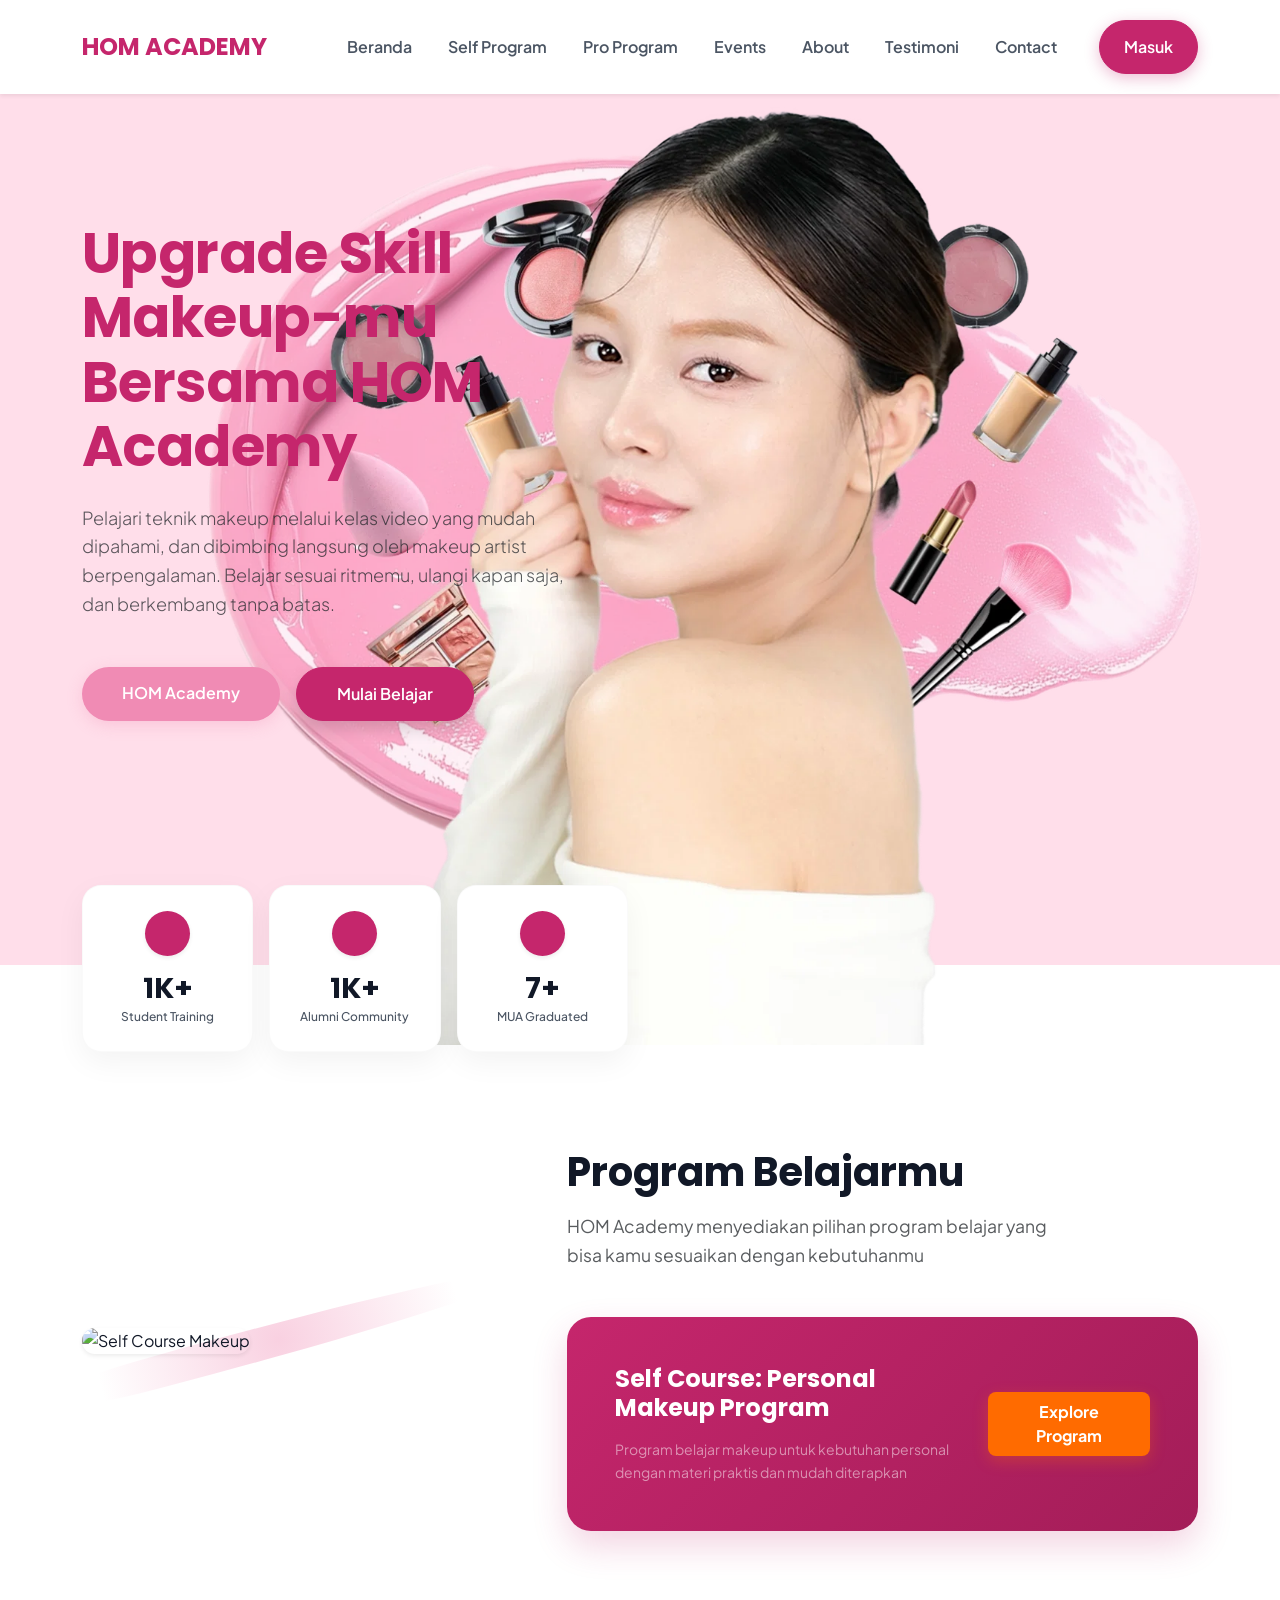
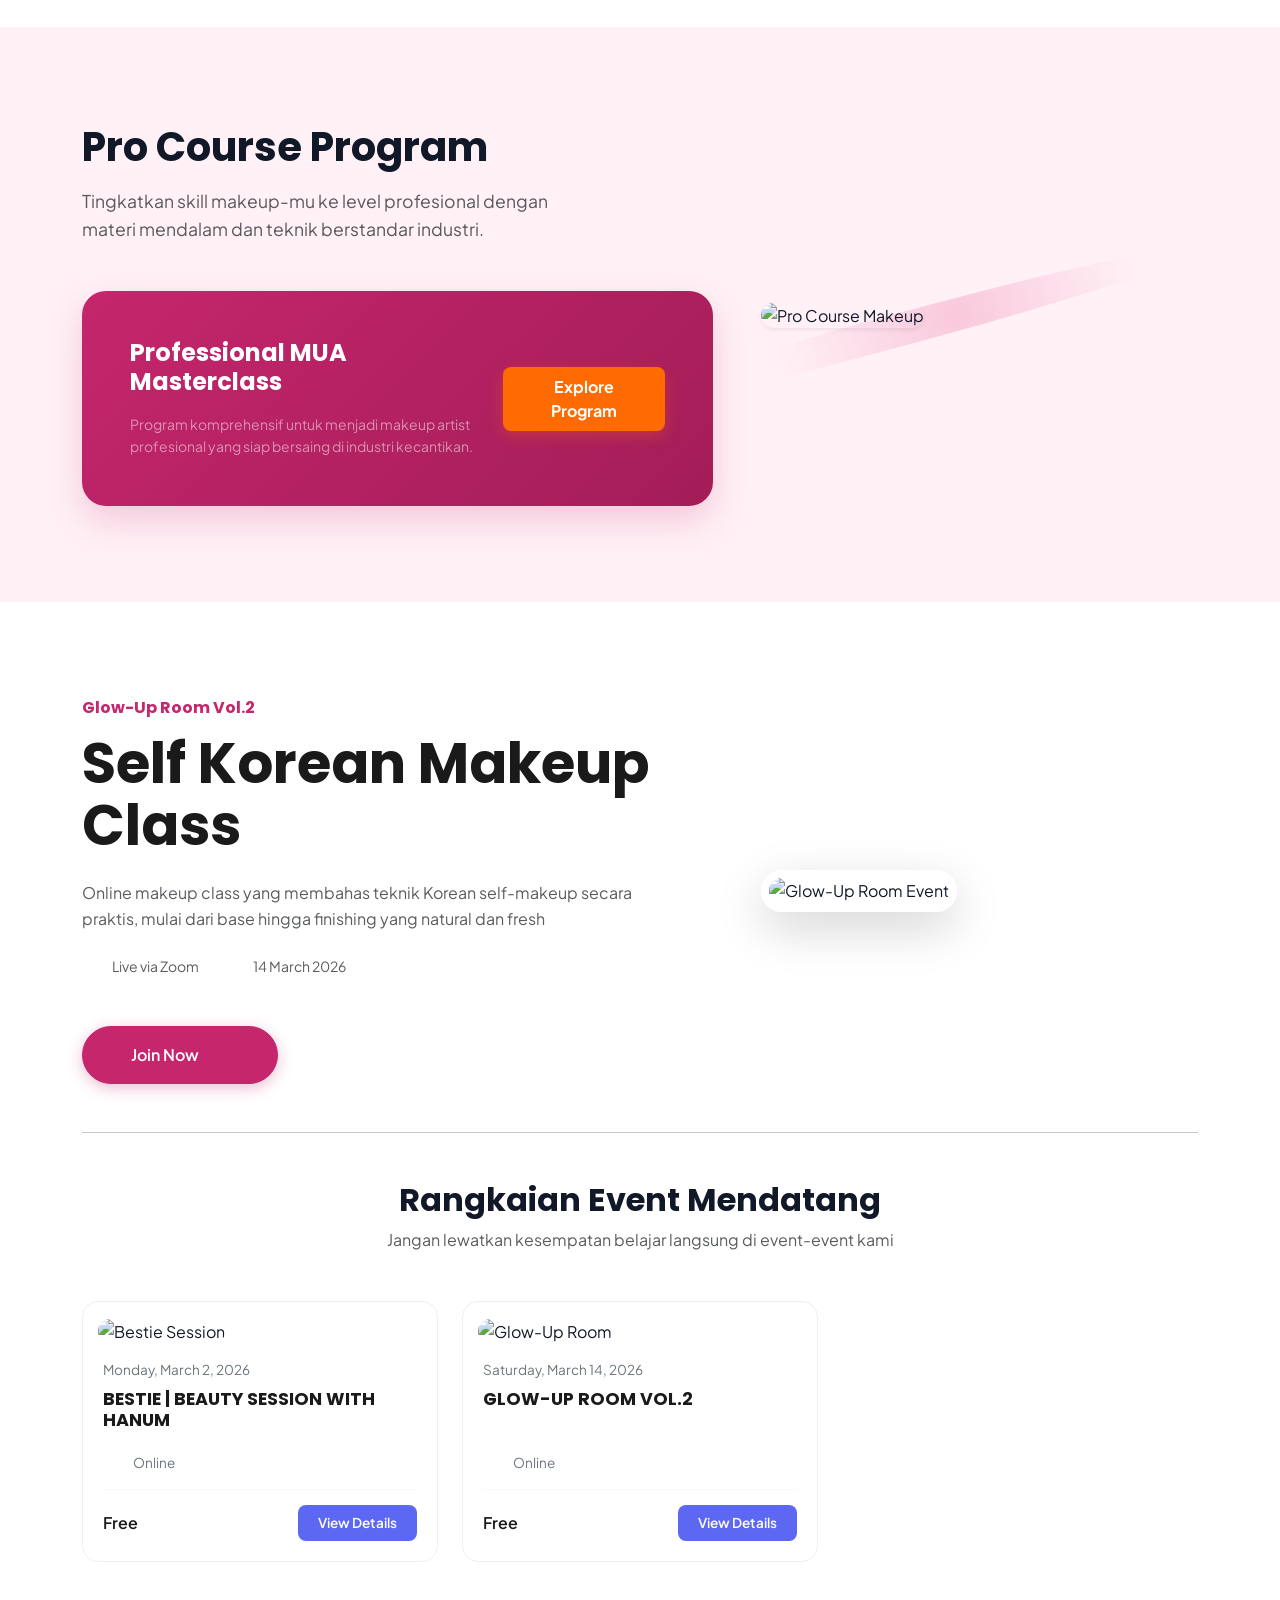
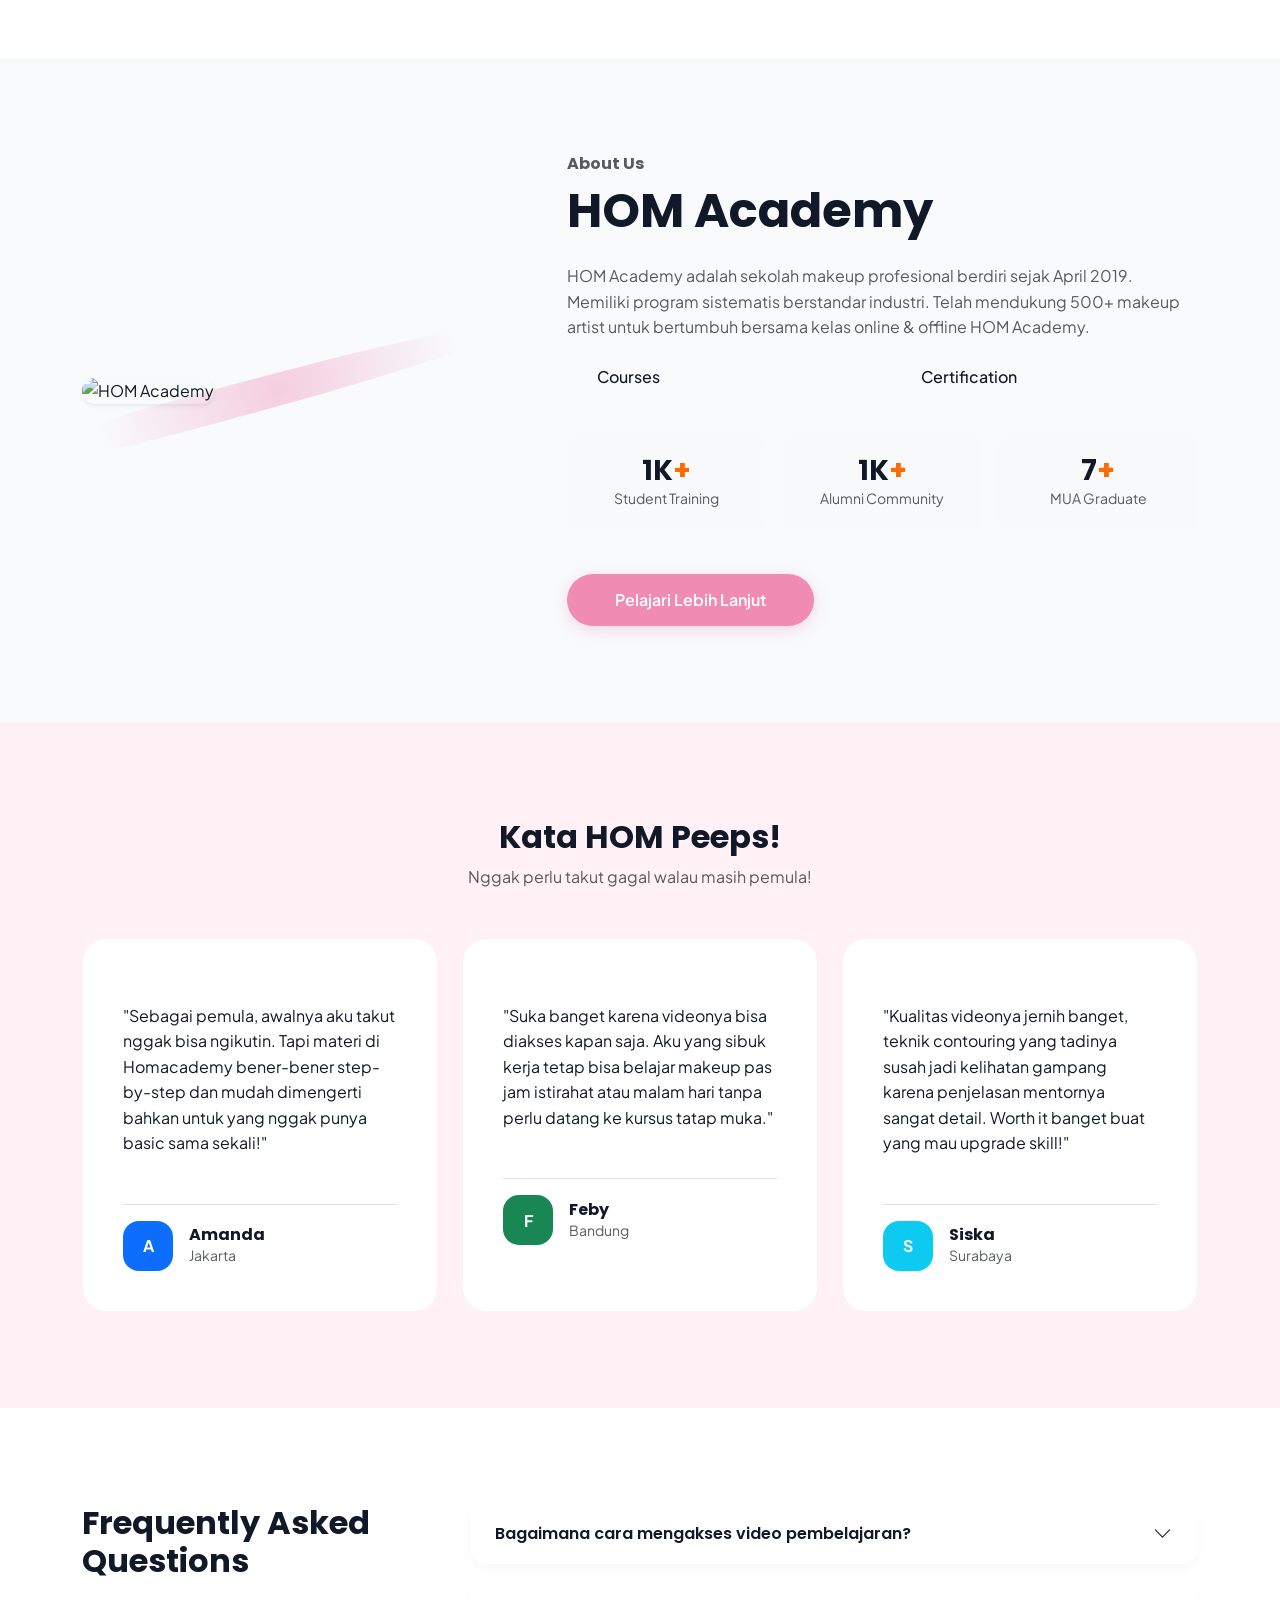
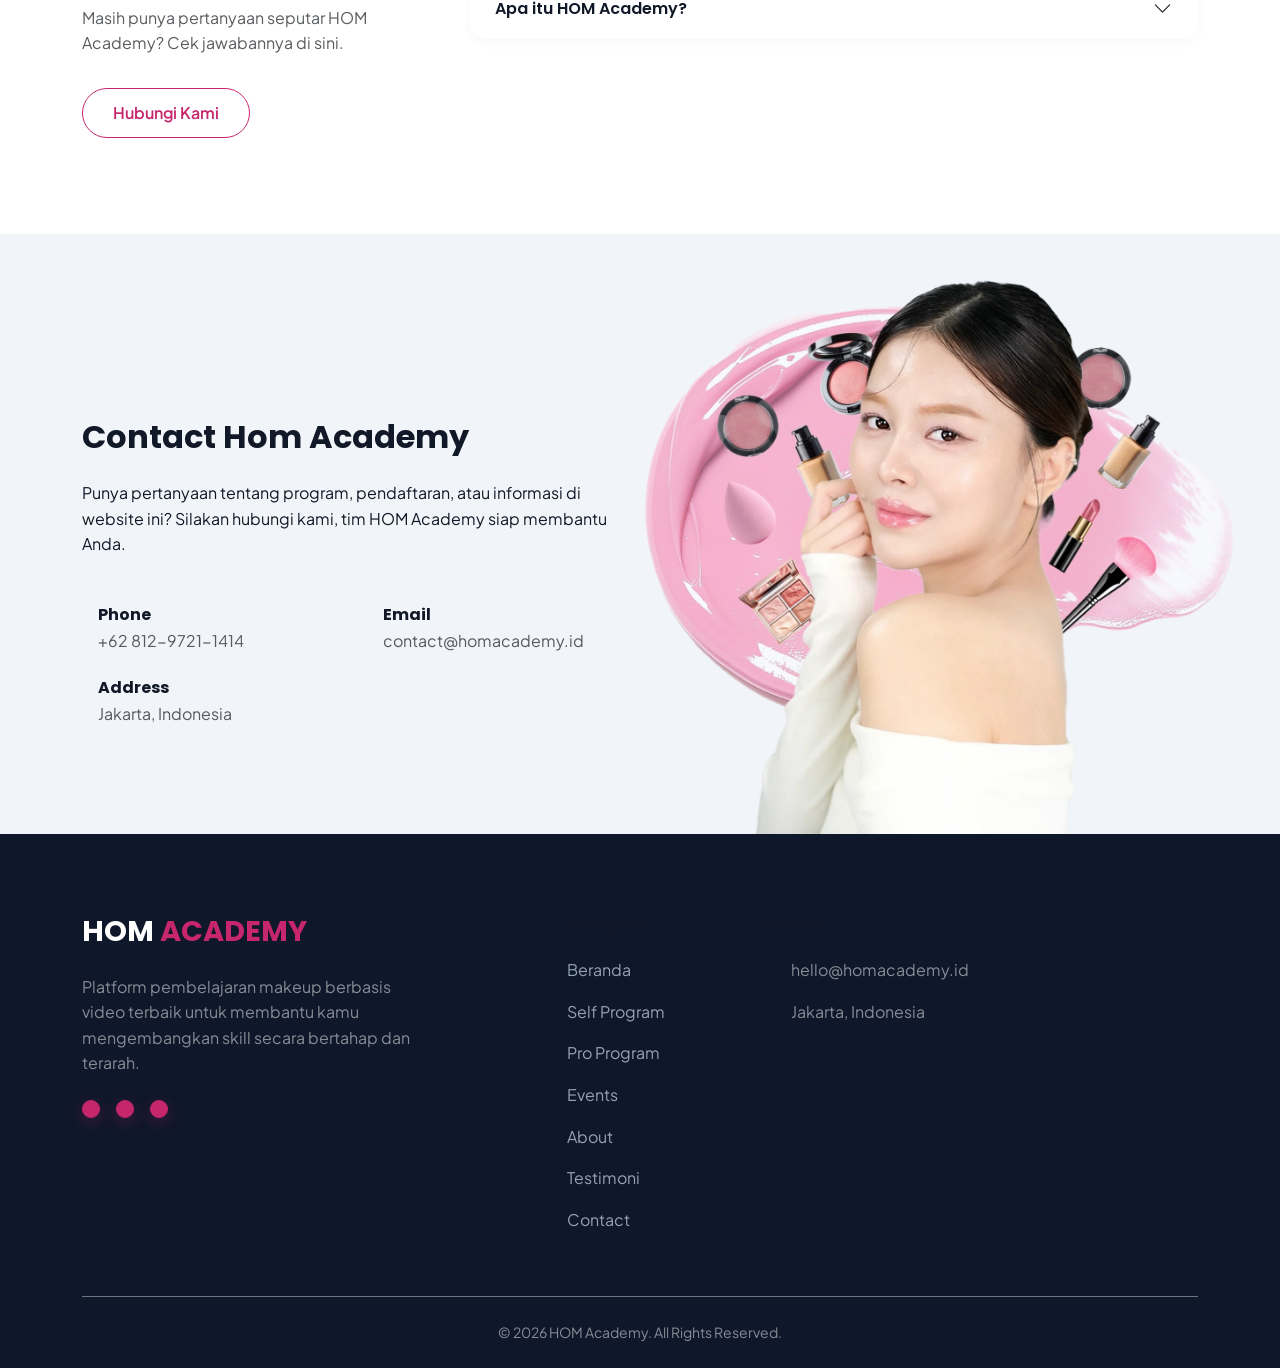
==== commit 16c33b28: "updates" ====
--- a/index.html
+++ b/index.html
@@ -60,29 +60,7 @@
             display: flex;
             align-items: center;
         }
-        .contact-section h2 {
-            font-size: 3.5rem;
-            font-weight: 800;
-            color: #1e293b;
-            line-height: 1.2;
-            margin-bottom: 2rem;
-        }
-        .contact-section p {
-            font-size: 1.1rem;
-            color: #475569;
-            max-width: 550px;
-            margin-bottom: 3rem;
-            line-height: 1.6;
-        }
-        .contact-info-item {
-            display: flex;
-            align-items: center;
-            gap: 20px;
-            margin-bottom: 25px;
-        }
-        .contact-info-icon { color: var(--primary-color); }
-        .contact-info-text h6 { font-size: 1.1rem; font-weight: 700; margin-bottom: 2px; color: #1e293b; }
-        .contact-info-text p { font-size: 0.95rem; color: #64748b; margin-bottom: 0; }
+        
         .contact-section-image-wrapper {
             position: absolute;
             bottom: 0;
@@ -104,11 +82,27 @@
         .contact-section .container { position: relative; z-index: 2; }
 
         @media (max-width: 991px) {
-            .contact-section { padding: 60px 0; min-height: auto; text-align: center; }
-            .contact-section h2 { font-size: 2.5rem; }
-            .contact-section p { margin-left: auto; margin-right: auto; }
-            .contact-info-item { justify-content: center; text-align: left; }
-            .contact-section-image-wrapper { position: relative; width: 100%; height: 350px; margin-top: 50px; }
+            .contact-section { 
+                padding: 60px 0; 
+                min-height: auto; 
+                text-align: center;
+                display: flex;
+                flex-direction: column;
+            }
+            .contact-section .container {
+                order: 2;
+            }
+            .contact-section-image-wrapper { 
+                position: relative; 
+                width: 100%; 
+                height: 350px; 
+                margin-top: 0;
+                bottom: 0;
+                order: 1;
+                display: flex;
+                align-items: flex-end;
+                justify-content: center;
+            }
             .contact-section-image-wrapper img { height: 100%; width: 100%; object-position: bottom center; }
         }
     </style>
@@ -141,20 +135,20 @@
 
     <!-- 1. Hero Section (from homepage) -->
     <section id="hero" class="hero-section">
+        <div class="hero-image-wrapper">
+            <img src="images/hero-1.png" alt="Makeup Model" class="img-fluid">
+        </div>
         <div class="container">
             <div class="row align-items-center">
-                <div class="col-lg-6 py-5 mb-lg-5">
+                <div class="col-lg-6 py-5 mb-lg-5 text-center text-lg-start mt-4 mt-lg-0">
                     <h1 class="fw-bold mb-4">Upgrade Skill Makeup-mu Bersama HOM Academy</h1>
                     <p class="lead text-muted mb-5">Pelajari teknik makeup melalui kelas video yang mudah dipahami, dan dibimbing langsung oleh makeup artist berpengalaman. Belajar sesuai ritmemu, ulangi kapan saja, dan berkembang tanpa batas.</p>
-                    <div class="d-flex flex-wrap gap-3 mb-5">
+                    <div class="d-flex flex-wrap gap-3 mb-5 justify-content-center justify-content-lg-start">
                         <a href="#" class="btn btn-secondary-custom rounded-pill">HOM Academy</a>
                         <a href="#programs" class="btn btn-primary rounded-pill shadow">Mulai Belajar</a>
                     </div>
                 </div>
             </div>
-        </div>
-        <div class="hero-image-wrapper">
-            <img src="images/hero-1.png" alt="Makeup Model" class="img-fluid">
         </div>
     </section>
 
@@ -492,50 +486,50 @@
 
     <!-- 8. Contact Us Section (from contact page) -->
     <section id="contact" class="contact-section">
+        <div class="contact-section-image-wrapper">
+            <img src="images/hero-1.png" alt="Makeup Model" class="img-fluid">
+        </div>
         <div class="container">
             <div class="row">
-                <div class="col-lg-6">
-                    <h2 class="fw-bold">Contact Hom Academy</h2>
-                    <p>Punya pertanyaan tentang program, pendaftaran, atau informasi di website ini? Silakan hubungi kami, tim HOM Academy siap membantu Anda.</p>
+                <div class="col-lg-6 text-center text-lg-start mt-4 mt-lg-0">
+                    <h2 class="fw-bold mb-4">Contact Hom Academy</h2>
+                    <p class="mb-5">Punya pertanyaan tentang program, pendaftaran, atau informasi di website ini? Silakan hubungi kami, tim HOM Academy siap membantu Anda.</p>
                     
                     <div class="row mt-5">
                         <div class="col-md-6">
-                            <div class="contact-info-item">
-                                <div class="contact-info-icon">
+                            <div class="contact-info-item d-flex align-items-center gap-3 mb-4 justify-content-center justify-content-lg-start">
+                                <div class="contact-info-icon text-primary">
                                     <i data-lucide="phone" size="28"></i>
                                 </div>
-                                <div class="contact-info-text">
-                                    <h6>Phone</h6>
-                                    <p>+62 812-9721-1414</p>
-                                </div>
-                            </div>
-                            <div class="contact-info-item">
-                                <div class="contact-info-icon">
+                                <div class="contact-info-text text-start">
+                                    <h6 class="fw-bold mb-1">Phone</h6>
+                                    <p class="text-muted mb-0">+62 812-9721-1414</p>
+                                </div>
+                            </div>
+                            <div class="contact-info-item d-flex align-items-center gap-3 mb-4 justify-content-center justify-content-lg-start">
+                                <div class="contact-info-icon text-primary">
                                     <i data-lucide="map-pin" size="28"></i>
                                 </div>
-                                <div class="contact-info-text">
-                                    <h6>Address</h6>
-                                    <p>Jakarta, Indonesia</p>
+                                <div class="contact-info-text text-start">
+                                    <h6 class="fw-bold mb-1">Address</h6>
+                                    <p class="text-muted mb-0">Jakarta, Indonesia</p>
                                 </div>
                             </div>
                         </div>
                         <div class="col-md-6">
-                            <div class="contact-info-item">
-                                <div class="contact-info-icon">
+                            <div class="contact-info-item d-flex align-items-center gap-3 mb-4 justify-content-center justify-content-lg-start">
+                                <div class="contact-info-icon text-primary">
                                     <i data-lucide="mail" size="28"></i>
                                 </div>
-                                <div class="contact-info-text">
-                                    <h6>Email</h6>
-                                    <p>contact@homacademy.id</p>
-                                </div>
-                            </div>
-                        </div>
-                    </div>
-                </div>
-            </div>
-        </div>
-        <div class="contact-section-image-wrapper">
-            <img src="images/hero-1.png" alt="Makeup Model" class="img-fluid">
+                                <div class="contact-info-text text-start">
+                                    <h6 class="fw-bold mb-1">Email</h6>
+                                    <p class="text-muted mb-0">contact@homacademy.id</p>
+                                </div>
+                            </div>
+                        </div>
+                    </div>
+                </div>
+            </div>
         </div>
     </section>
 
--- a/css/style.css
+++ b/css/style.css
@@ -438,20 +438,34 @@
 @media (max-width: 991px) {
     .hero-section {
         padding-top: 60px;
+        padding-bottom: 40px;
         min-height: auto;
+        display: flex;
+        flex-direction: column;
+    }
+    .hero-section .container {
+        order: 2; /* Text container stays below */
     }
     .hero-section h1 {
-        font-size: 2.75rem; /* Adjusted from 4.25rem for mobile */
+        font-size: 1.8rem; /* Significantly smaller for mobile */
+        line-height: 1.2;
     }
     .hero-section .lead {
-        font-size: 1rem;
+        font-size: 0.9rem;
         max-width: 100%;
+        margin-bottom: 1.5rem !important;
     }
     .hero-image-wrapper {
         position: relative;
         width: 100%;
-        height: 400px;
-        margin-top: 30px;
+        height: 250px; /* Reduced height for mobile image */
+        margin-top: 0;
+        bottom: 0;
+        order: 1; /* Image at top */
+        display: flex;
+        align-items: flex-end;
+        justify-content: center;
+        overflow: hidden;
     }
     .hero-image-wrapper img {
         height: 100%;
@@ -460,7 +474,45 @@
         object-position: bottom center;
     }
     .stats-container {
-        margin-top: -50px;
+        margin-top: 0;
+        padding-top: 30px;
+    }
+}
+
+/* Contact Section Mobile refinement */
+@media (max-width: 991px) {
+    .contact-section {
+        padding: 60px 0;
+        min-height: auto;
+        text-align: center;
+        display: flex;
+        flex-direction: column;
+    }
+    .contact-section .container {
+        order: 2; /* Text below */
+    }
+    .contact-section h2 {
+        font-size: 2.25rem;
+        margin-bottom: 1.5rem;
+    }
+    .contact-section p {
+        font-size: 0.95rem;
+        margin-bottom: 2rem;
+    }
+    .contact-info-item {
+        gap: 15px;
+        margin-bottom: 20px;
+    }
+    .contact-section-image-wrapper {
+        position: relative;
+        width: 100%;
+        height: 350px;
+        margin-top: 0;
+        bottom: 0;
+        order: 1; /* Image at top */
+        display: flex;
+        align-items: flex-end;
+        justify-content: center;
     }
 }
 
